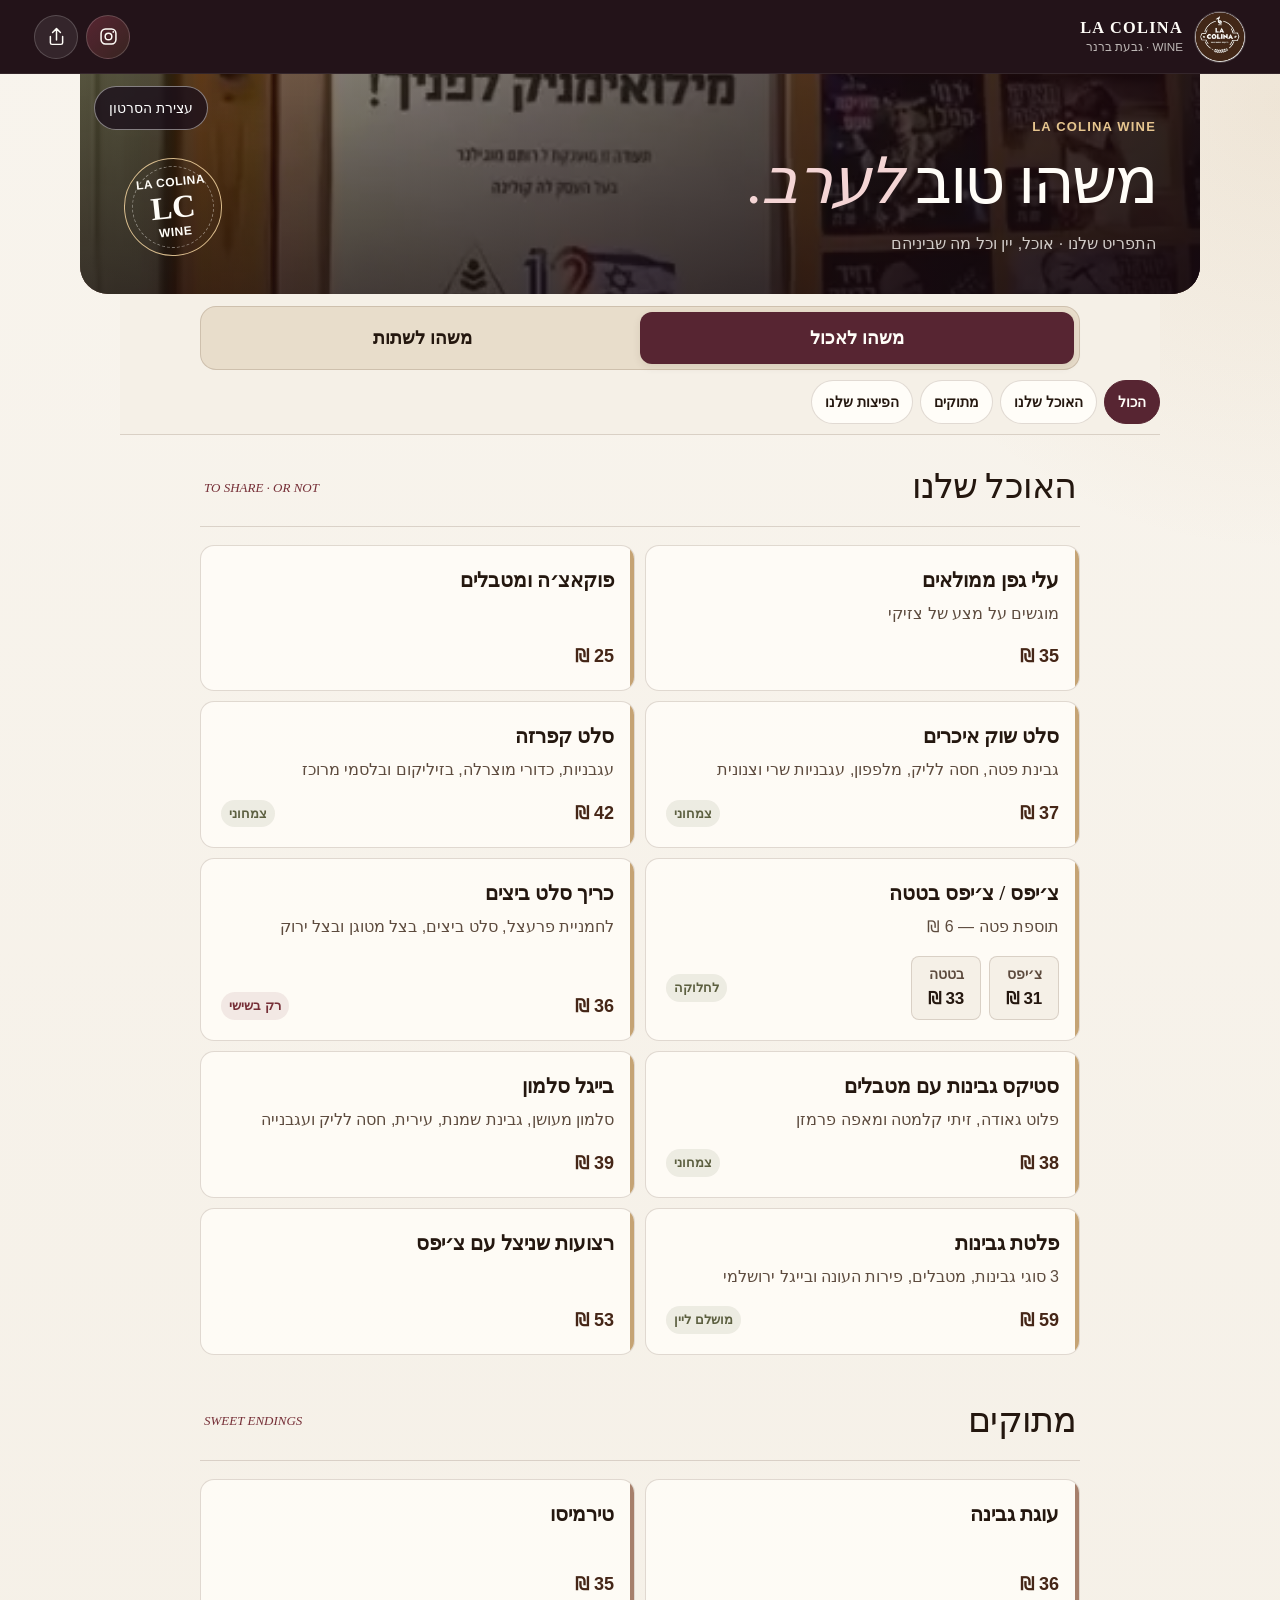
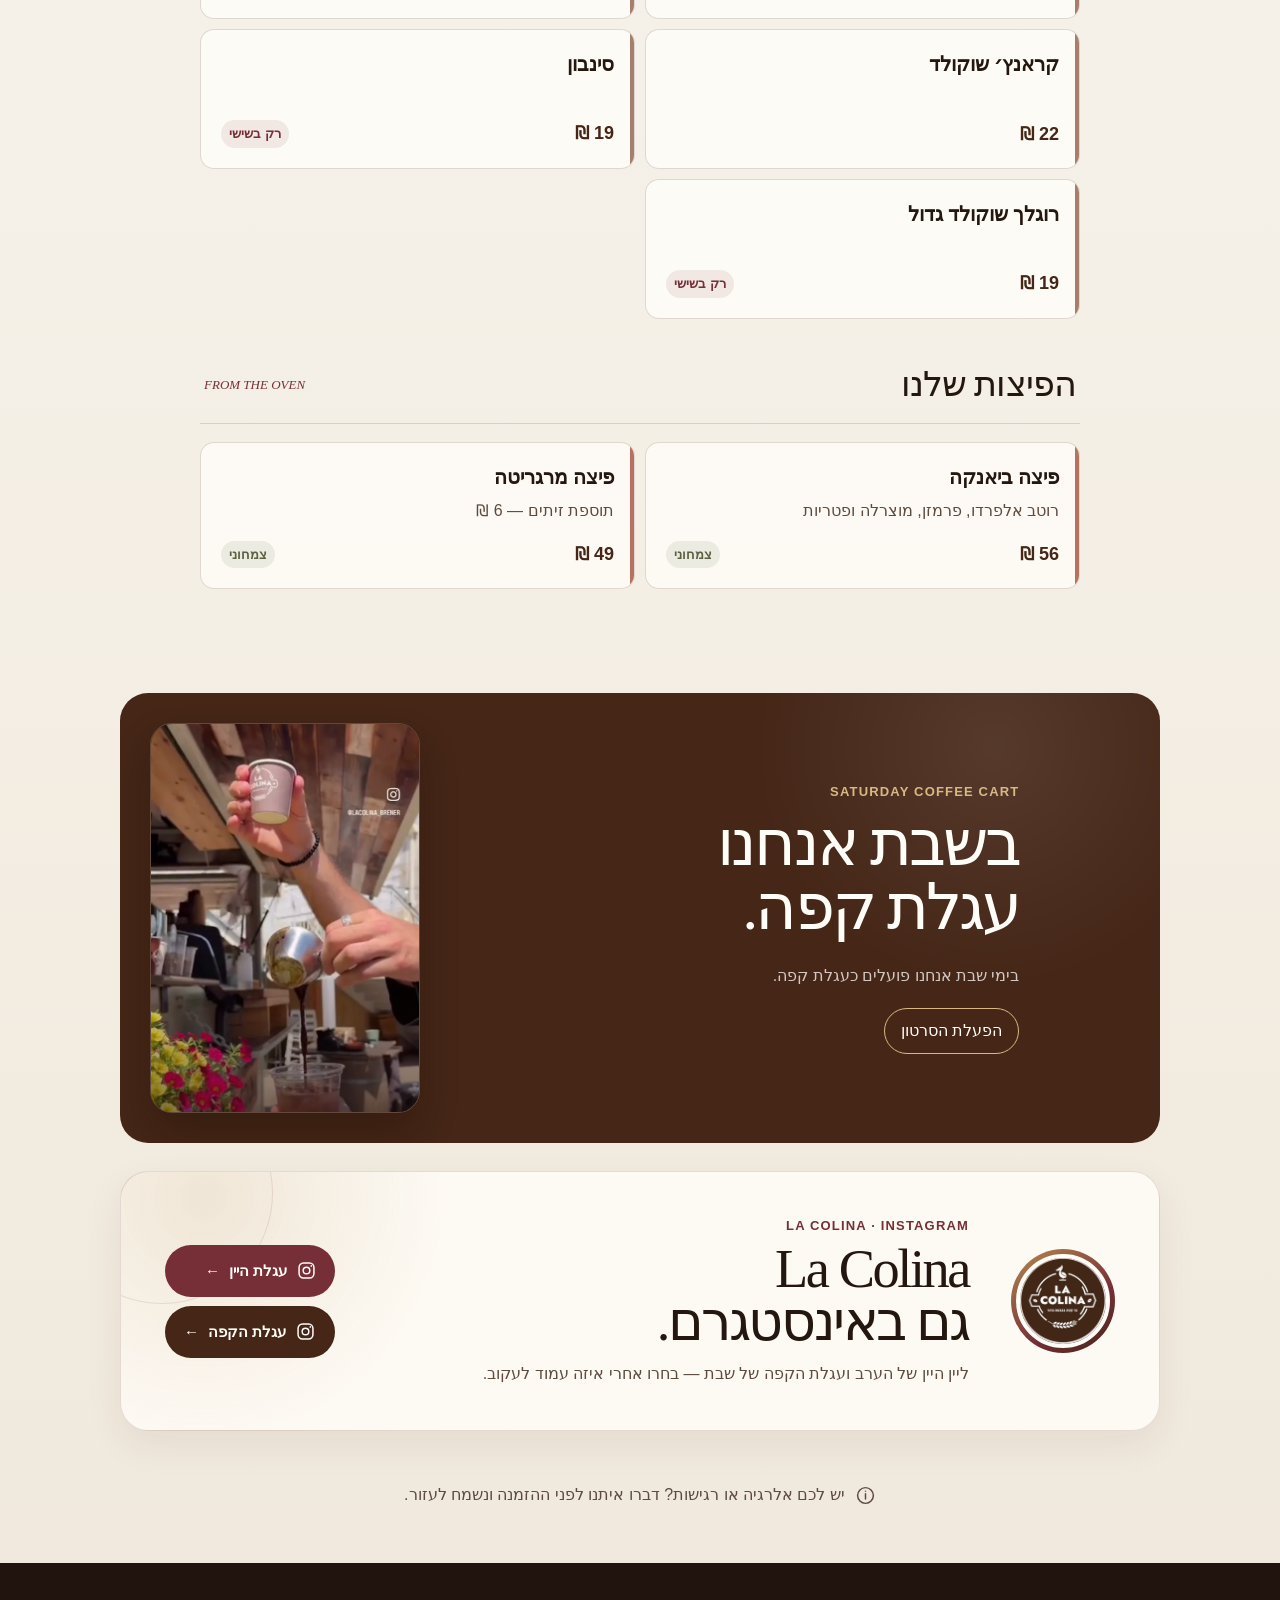
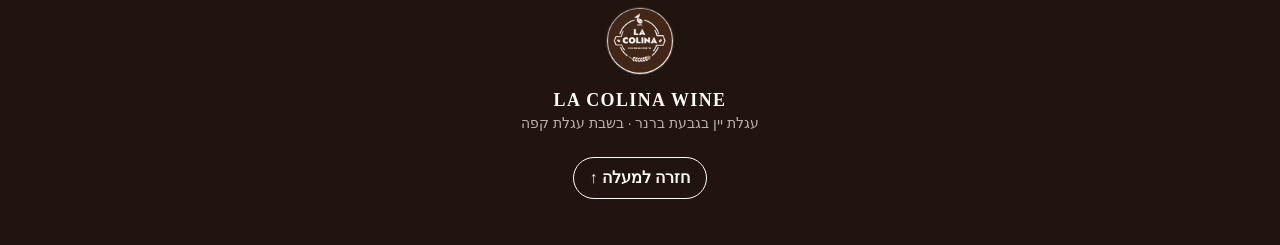
==== index.html @ 7411e60c "Publish La Colina menu with updated drinks and evening video" ====
<!doctype html>
<html lang="he" dir="rtl">
  <head>
    <meta charset="UTF-8" />
    <meta name="viewport" content="width=device-width, initial-scale=1, viewport-fit=cover" />
    <meta name="theme-color" content="#28180f" />
    <meta
      name="description"
      content="התפריט של La Colina — אוכל, יין, בירה, קוקטיילים ומתוקים בגבעת ברנר."
    />
    <title>La Colina | התפריט שלנו</title>
    <link
      rel="icon"
      type="image/svg+xml"
      href="data:image/svg+xml,%3Csvg xmlns='http://www.w3.org/2000/svg' viewBox='0 0 64 64'%3E%3Ccircle cx='32' cy='32' r='30' fill='%23452617'/%3E%3Ctext x='32' y='39' font-family='Georgia,serif' font-weight='700' font-size='23' text-anchor='middle' fill='%23fffaf1'%3ELC%3C/text%3E%3C/svg%3E"
    />
    <link rel="preload" href="la-colina-logo.webp" as="image" type="image/webp" />
    <link rel="stylesheet" href="styles.css" />
    <script src="app.js" defer></script>
  </head>
  <body>
    <a class="skip-link" href="#menuContent">דילוג לתפריט</a>
    <header class="site-header" aria-label="כותרת האתר">
      <a class="brand" href="#top" aria-label="La Colina — חזרה לראש התפריט">
        <img src="la-colina-logo.webp" alt="La Colina" width="52" height="52" />
        <span>
          <strong>LA COLINA</strong>
          <small>WINE · גבעת ברנר</small>
        </span>
      </a>
      <div class="header-actions">
        <a
          class="icon-button instagram-button"
          href="https://www.instagram.com/lacolina_wine?stkn=MW9tMjI0Mm9nMmh5cQ=="
          target="_blank"
          rel="noopener noreferrer"
          aria-label="La Colina Wine באינסטגרם"
        >
          <svg viewBox="0 0 24 24" aria-hidden="true">
            <rect x="3.5" y="3.5" width="17" height="17" rx="5" />
            <circle cx="12" cy="12" r="3.8" />
            <circle class="instagram-dot" cx="17.5" cy="6.8" r="1" />
          </svg>
        </a>
        <button class="icon-button" id="shareButton" type="button" aria-label="שיתוף התפריט">
          <svg viewBox="0 0 24 24" aria-hidden="true">
            <path d="M12 16V3m0 0L7.5 7.5M12 3l4.5 4.5M5 12v7a2 2 0 0 0 2 2h10a2 2 0 0 0 2-2v-7" />
          </svg>
        </button>
      </div>
    </header>

    <main id="top">
      <section class="hero" aria-labelledby="pageTitle">
        <video id="wineVideo" class="hero-video" muted loop playsinline preload="metadata" poster="la-colina-wine-evening.webp" aria-label="אווירת הערב בלה קולינה">
          <source src="la-colina-wine-evening.mp4" type="video/mp4">
        </video>
        <button id="wineVideoToggle" class="wine-video-toggle" type="button" aria-label="הפעלת סרטון האווירה" aria-pressed="false">הפעלת הסרטון</button>
        <span class="hero-vignette" aria-hidden="true"></span>
        <div class="hero-copy">
          <p class="eyebrow">LA COLINA WINE</p>
          <h1 id="pageTitle">משהו טוב <em>לערב.</em></h1>
          <p class="hero-note">התפריט שלנו · אוכל, יין וכל מה שביניהם</p>
        </div>
        <div class="hero-seal" aria-hidden="true">
          <span>LA COLINA</span>
          <strong>LC</strong>
          <span>WINE</span>
        </div>
      </section>

      <section class="menu-shell" aria-label="התפריט">
        <div class="menu-navigation">
        <div class="view-switcher" role="tablist" aria-label="בחירת תפריט">
          <button class="view-tab is-active" id="foodTab" type="button" role="tab" aria-controls="menuContent" aria-selected="true" data-view="food">
            <strong>משהו לאכול</strong>
          </button>
          <button class="view-tab" id="wineTab" type="button" role="tab" aria-controls="menuContent" aria-selected="false" tabindex="-1" data-view="wine">
            <strong>משהו לשתות</strong>
          </button>
        </div>

        <nav class="category-rail" id="categoryRail" aria-label="קטגוריות בתפריט"></nav>
        </div>

        <div id="menuContent" role="tabpanel" aria-labelledby="foodTab" tabindex="0"></div>
      </section>

      <section class="coffee-note" aria-label="עגלת הקפה בשבת">
        <div class="coffee-media" aria-hidden="true">
          <video
            class="coffee-video js-ambient-video"
            muted
            loop
            playsinline
            preload="none"
            poster="la-colina-coffee-poster.webp"
          >
            <source src="la-colina-coffee.mp4" type="video/mp4" />
          </video>
        </div>
        <div class="coffee-content">
          <p class="eyebrow">SATURDAY COFFEE CART</p>
          <h2>בשבת אנחנו<br />עגלת קפה.</h2>
          <p class="coffee-description">בימי שבת אנחנו פועלים כעגלת קפה.</p>
          <button id="motionToggle" class="motion-toggle" type="button" aria-pressed="false">הפעלת הסרטון</button>
        </div>
      </section>

      <section class="instagram-card" aria-labelledby="instagramTitle">
        <div class="instagram-profile" aria-hidden="true">
          <span class="instagram-ring">
            <img src="la-colina-logo.webp" alt="" width="88" height="88" />
          </span>
        </div>
        <div class="instagram-copy">
          <p class="eyebrow">LA COLINA · INSTAGRAM</p>
          <h2 id="instagramTitle">La Colina<br />גם באינסטגרם.</h2>
          <p>ליין היין של הערב ועגלת הקפה של שבת — בחרו אחרי איזה עמוד לעקוב.</p>
        </div>
        <div class="instagram-actions">
          <a
            class="instagram-cta"
            href="https://www.instagram.com/lacolina_wine?stkn=MW9tMjI0Mm9nMmh5cQ=="
            target="_blank"
            rel="noopener noreferrer"
            aria-label="האינסטגרם של עגלת היין"
          >
            <svg viewBox="0 0 24 24" aria-hidden="true">
              <rect x="3.5" y="3.5" width="17" height="17" rx="5" />
              <circle cx="12" cy="12" r="3.8" />
              <circle class="instagram-dot" cx="17.5" cy="6.8" r="1" />
            </svg>
            <span>עגלת היין</span>
            <span aria-hidden="true">←</span>
          </a>
          <a
            class="instagram-cta is-coffee"
            href="https://www.instagram.com/lacolina_brener?stkn=d3VseW1iYm91b29j"
            target="_blank"
            rel="noopener noreferrer"
            aria-label="האינסטגרם של עגלת הקפה"
          >
            <svg viewBox="0 0 24 24" aria-hidden="true">
              <rect x="3.5" y="3.5" width="17" height="17" rx="5" />
              <circle cx="12" cy="12" r="3.8" />
              <circle class="instagram-dot" cx="17.5" cy="6.8" r="1" />
            </svg>
            <span>עגלת הקפה</span>
            <span aria-hidden="true">←</span>
          </a>
        </div>
      </section>

      <section class="service-note" aria-label="מידע חשוב">
        <svg viewBox="0 0 24 24" aria-hidden="true">
          <path d="M12 3a9 9 0 1 0 0 18 9 9 0 0 0 0-18Z" />
          <path d="M12 10v6m0-9h.01" />
        </svg>
        <p>יש לכם אלרגיה או רגישות? דברו איתנו לפני ההזמנה ונשמח לעזור.</p>
      </section>
    </main>

    <footer>
      <img src="la-colina-logo.webp" alt="" width="68" height="68" />
      <p><strong>LA COLINA WINE</strong><br />עגלת יין בגבעת ברנר · בשבת עגלת קפה</p>
      <button class="back-to-top" id="backToTop" type="button">חזרה למעלה ↑</button>
    </footer>

    <div class="toast" id="toast" role="status" aria-live="polite"></div>
  </body>
</html>
---- styles.css ----
:root {
  --header-height: 74px;
  --nav-height: 138px;
  --ink: #24170f;
  --ink-soft: #5d4b3e;
  --paper: #f5f0e7;
  --paper-deep: #e8ddcb;
  --white: #fffdf8;
  --espresso: #452617;
  --wine: #762f37;
  --olive: #5d6041;
  --gold: #b58b50;
  --line: rgba(69, 38, 23, 0.16);
  --shadow: 0 18px 44px rgba(64, 37, 24, 0.11);
  --serif: Georgia, "Times New Roman", serif;
  --sans: -apple-system, BlinkMacSystemFont, "Segoe UI", Arial, sans-serif;
}

/* Evening menu: compact introduction, readable prices and continuous browsing. */
.skip-link { position: fixed; top: -100px; right: 16px; z-index: 100; padding: 12px 20px; background: #fffdf8; color: #452617; border-radius: 10px; }
.skip-link:focus { top: 12px; }
:focus-visible { outline: 3px solid #ae7640; outline-offset: 4px; }

* {
  box-sizing: border-box;
}

html {
  scroll-behavior: smooth;
  scroll-padding-top: 9rem;
}

body {
  margin: 0;
  color: var(--ink);
  background:
    radial-gradient(circle at 100% 3%, rgba(181, 139, 80, 0.14), transparent 28rem),
    linear-gradient(180deg, #f8f4ed 0%, var(--paper) 55%, #efe7da 100%);
  font-family: var(--sans);
  font-size: 16px;
  line-height: 1.5;
  -webkit-font-smoothing: antialiased;
}

button,
input {
  font: inherit;
}

button {
  color: inherit;
}

button,
a {
  -webkit-tap-highlight-color: transparent;
}

.site-header {
  position: sticky;
  z-index: 50;
  top: 0;
  display: flex;
  align-items: center;
  justify-content: space-between;
  min-height: 74px;
  padding: calc(10px + env(safe-area-inset-top)) clamp(16px, 4vw, 34px) 10px;
  border-bottom: 1px solid rgba(255, 255, 255, 0.08);
  background: rgba(40, 24, 15, 0.96);
  color: var(--white);
  backdrop-filter: blur(18px);
}

.brand {
  display: flex;
  align-items: center;
  gap: 11px;
  color: inherit;
  text-decoration: none;
}

.brand img,
footer img {
  display: block;
  border: 1px solid rgba(255, 255, 255, 0.16);
  border-radius: 50%;
  object-fit: cover;
}

.brand span {
  display: grid;
  line-height: 1.05;
}

.brand strong {
  font-family: var(--serif);
  font-size: 1.02rem;
  letter-spacing: 0.08em;
}

.brand small {
  margin-top: 5px;
  color: rgba(255, 253, 248, 0.7);
  font-size: 0.73rem;
}

.header-actions {
  display: flex;
  align-items: center;
  gap: 8px;
}

.icon-button {
  display: grid;
  width: 44px;
  height: 44px;
  place-items: center;
  padding: 0;
  border: 1px solid rgba(255, 255, 255, 0.18);
  border-radius: 50%;
  background: rgba(255, 255, 255, 0.08);
  cursor: pointer;
  color: inherit;
  text-decoration: none;
}

.icon-button svg,
.service-note svg,
.instagram-cta svg {
  width: 21px;
  fill: none;
  stroke: currentColor;
  stroke-linecap: round;
  stroke-linejoin: round;
  stroke-width: 1.7;
}

.instagram-button {
  background: linear-gradient(135deg, rgba(222, 83, 115, 0.28), rgba(181, 139, 80, 0.15));
}

.instagram-dot {
  fill: currentColor;
  stroke: none;
}

main {
  overflow: clip;
}

.hero {
  position: relative;
  display: grid;
  min-height: clamp(350px, 48vw, 520px);
  max-width: 1120px;
  margin: 0 auto 30px;
  padding: clamp(42px, 9vw, 96px) clamp(20px, 6vw, 70px) 46px;
  overflow: hidden;
  border-radius: 0 0 34px 34px;
  background: var(--espresso);
  color: var(--white);
  grid-template-columns: minmax(0, 1fr) auto;
  align-items: end;
  gap: 22px;
}

.hero-video,
.hero-vignette {
  position: absolute;
  inset: 0;
  width: 100%;
  height: 100%;
}

.hero-video {
  object-fit: cover;
  object-position: center;
  pointer-events: none;
}

.hero-vignette {
  z-index: 1;
  background:
    linear-gradient(90deg, rgba(26, 14, 8, 0.25), rgba(26, 14, 8, 0.76) 72%),
    linear-gradient(0deg, rgba(26, 14, 8, 0.46), rgba(26, 14, 8, 0.08) 70%);
  pointer-events: none;
}

.hero::before {
  position: absolute;
  z-index: 2;
  top: 20%;
  right: 11%;
  width: 12rem;
  height: 12rem;
  border: 1px solid rgba(255, 253, 248, 0.23);
  border-radius: 50%;
  content: "";
}

.hero-copy,
.hero-seal {
  position: relative;
  z-index: 3;
}

.hero .eyebrow {
  color: #e6c58f;
}

.eyebrow {
  margin: 0 0 10px;
  color: var(--wine);
  font-size: 0.73rem;
  font-weight: 800;
  letter-spacing: 0.16em;
}

.hero h1 {
  max-width: 11ch;
  margin: 0;
  font-family: var(--serif);
  font-size: clamp(3rem, 10vw, 5.7rem);
  font-weight: 500;
  letter-spacing: -0.055em;
  line-height: 0.92;
}

.hero h1 em {
  color: #f4d5d5;
  font-weight: 400;
}

.hero-note {
  max-width: 31rem;
  margin: 20px 0 0;
  color: rgba(255, 253, 248, 0.78);
  font-size: clamp(0.96rem, 2.4vw, 1.08rem);
}

.hero-seal {
  display: grid;
  width: 122px;
  height: 122px;
  place-items: center;
  align-content: center;
  border: 1px solid rgba(238, 208, 157, 0.88);
  border-radius: 50%;
  color: var(--white);
  transform: rotate(-6deg);
}

.hero-seal::after {
  position: absolute;
  inset: 7px;
  border: 1px dashed rgba(255, 253, 248, 0.42);
  border-radius: inherit;
  content: "";
}

.hero-seal strong {
  font-family: var(--serif);
  font-size: 2.15rem;
  line-height: 1;
}

.hero-seal span {
  font-size: 0.52rem;
  font-weight: 800;
  letter-spacing: 0.16em;
}

.menu-shell {
  position: relative;
  max-width: 1120px;
  min-height: 500px;
  margin: 0 auto;
  padding: 0 clamp(14px, 4vw, 40px) 64px;
}

.view-switcher {
  display: grid;
  max-width: 620px;
  margin: 0 auto 16px;
  padding: 5px;
  border: 1px solid var(--line);
  border-radius: 22px;
  background: rgba(255, 253, 248, 0.62);
  box-shadow: 0 10px 32px rgba(64, 37, 24, 0.06);
  grid-template-columns: 1fr 1fr;
}

.view-tab {
  min-height: 66px;
  padding: 10px 12px;
  border: 0;
  border-radius: 17px;
  background: transparent;
  cursor: pointer;
  transition: 180ms ease;
}

.view-tab span,
.view-tab strong {
  display: block;
}

.tab-kicker {
  margin-bottom: 2px;
  color: var(--ink-soft);
  font-size: 0.7rem;
}

.view-tab strong {
  font-family: var(--serif);
  font-size: 1.12rem;
}

.view-tab.is-active {
  background: var(--espresso);
  color: var(--white);
  box-shadow: 0 8px 20px rgba(69, 38, 23, 0.22);
}

.view-tab.is-active .tab-kicker {
  color: rgba(255, 253, 248, 0.65);
}

.category-rail {
  position: sticky;
  z-index: 30;
  top: calc(73px + env(safe-area-inset-top));
  display: flex;
  gap: 8px;
  max-width: 100%;
  margin: 18px auto 32px;
  padding: 10px 4px;
  overflow-x: auto;
  background: linear-gradient(180deg, rgba(245, 240, 231, 0.98) 72%, rgba(245, 240, 231, 0));
  scrollbar-width: none;
}

.category-rail::-webkit-scrollbar {
  display: none;
}

.category-chip {
  flex: 0 0 auto;
  min-height: 40px;
  padding: 8px 15px;
  border: 1px solid var(--line);
  border-radius: 999px;
  background: var(--white);
  cursor: pointer;
  font-size: 0.9rem;
  font-weight: 700;
  white-space: nowrap;
}

.category-chip.is-active {
  border-color: var(--espresso);
  background: var(--espresso);
  color: var(--white);
}

.menu-section {
  max-width: 880px;
  margin: 0 auto 52px;
  scroll-margin-top: 9.5rem;
}

.section-heading {
  display: flex;
  align-items: end;
  justify-content: space-between;
  gap: 18px;
  margin-bottom: 18px;
  padding: 0 4px 12px;
  border-bottom: 1px solid var(--line);
}

.section-heading span {
  color: var(--wine);
  font-family: var(--serif);
  font-size: 0.82rem;
  font-style: italic;
}

.section-heading h2 {
  margin: 0;
  font-family: var(--serif);
  font-size: clamp(1.8rem, 6vw, 2.65rem);
  font-weight: 500;
  letter-spacing: -0.04em;
}

.menu-grid {
  display: grid;
  gap: 10px;
  grid-template-columns: repeat(2, minmax(0, 1fr));
}

.menu-card {
  position: relative;
  display: grid;
  min-height: 148px;
  padding: 20px;
  overflow: hidden;
  border: 1px solid var(--line);
  border-radius: 20px;
  background: rgba(255, 253, 248, 0.82);
  box-shadow: 0 8px 26px rgba(64, 37, 24, 0.045);
  align-content: space-between;
  transition: transform 180ms ease, box-shadow 180ms ease, border-color 180ms ease;
}

.menu-card::before {
  position: absolute;
  top: 0;
  right: 0;
  width: 4px;
  height: 100%;
  background: var(--card-accent, var(--gold));
  content: "";
  opacity: 0.78;
}

.menu-card:hover {
  border-color: rgba(69, 38, 23, 0.26);
  box-shadow: var(--shadow);
  transform: translateY(-2px);
}

.menu-card h3 {
  margin: 0;
  font-family: var(--serif);
  font-size: 1.24rem;
  font-weight: 700;
  line-height: 1.25;
}

.menu-card .description {
  margin: 7px 0 16px;
  color: var(--ink-soft);
  font-size: 0.9rem;
  line-height: 1.58;
}

.card-bottom {
  display: flex;
  align-items: end;
  justify-content: space-between;
  gap: 12px;
}

.price {
  color: var(--espresso);
  font-family: var(--serif);
  font-size: 1.2rem;
  font-weight: 700;
  white-space: nowrap;
}

.price small {
  margin-inline-start: 2px;
  font-family: var(--sans);
  font-size: 0.68rem;
  font-weight: 600;
}

.badges {
  display: flex;
  flex-wrap: wrap;
  gap: 5px;
}

.badge {
  padding: 4px 8px;
  border-radius: 999px;
  background: rgba(93, 96, 65, 0.1);
  color: var(--olive);
  font-size: 0.67rem;
  font-weight: 800;
}

.badge.special {
  background: rgba(118, 47, 55, 0.09);
  color: var(--wine);
}

.multi-price {
  display: flex;
  align-items: center;
  gap: 8px;
  direction: rtl;
}

.price-option {
  display: grid;
  min-width: 50px;
  padding: 7px 9px;
  border: 1px solid var(--line);
  border-radius: 12px;
  background: rgba(245, 240, 231, 0.56);
  text-align: center;
}

.price-option small {
  margin-bottom: 1px;
  color: var(--ink-soft);
  font-size: 0.6rem;
  font-weight: 700;
}

.price-option strong {
  font-family: var(--serif);
  font-size: 1.05rem;
}

.promo-card {
  grid-column: 1 / -1;
  display: flex;
  align-items: center;
  justify-content: space-between;
  gap: 18px;
  min-height: auto;
  padding: 20px 22px;
  border: 1px solid rgba(118, 47, 55, 0.2);
  border-radius: 20px;
  background: var(--wine);
  color: var(--white);
}

.promo-card p {
  margin: 4px 0 0;
  color: rgba(255, 253, 248, 0.72);
  font-size: 0.88rem;
}

.promo-card strong {
  font-family: var(--serif);
  font-size: 1.28rem;
}

.promo-price {
  flex: 0 0 auto;
  font-family: var(--serif);
  font-size: 1.8rem;
  font-weight: 700;
}

.back-to-top {
  min-height: 42px;
  padding: 8px 16px;
  border: 1px solid currentColor;
  border-radius: 999px;
  background: transparent;
  cursor: pointer;
  font-weight: 700;
}

.coffee-note {
  display: grid;
  max-width: 1040px;
  margin: 0 auto 28px;
  padding: clamp(18px, 3vw, 30px);
  overflow: hidden;
  border-radius: 28px;
  background:
    radial-gradient(circle at 84% 12%, rgba(255, 255, 255, 0.09), transparent 15rem),
    var(--espresso);
  color: var(--white);
  direction: ltr;
  grid-template-columns: minmax(190px, 0.52fr) minmax(0, 1fr);
  align-items: center;
  gap: clamp(26px, 5vw, 58px);
}

.coffee-media {
  position: relative;
  width: 100%;
  max-width: 270px;
  aspect-ratio: 9 / 13;
  overflow: hidden;
  border: 1px solid rgba(255, 253, 248, 0.16);
  border-radius: 22px;
  box-shadow: 0 20px 36px rgba(20, 10, 5, 0.28);
}

.coffee-video {
  display: block;
  width: 100%;
  height: 100%;
  object-fit: cover;
}

.coffee-media::after {
  position: absolute;
  inset: 0;
  background: linear-gradient(0deg, rgba(24, 12, 7, 0.5), transparent 42%);
  content: "";
  pointer-events: none;
}

.video-label {
  position: absolute;
  z-index: 1;
  right: 14px;
  bottom: 13px;
  display: flex;
  padding: 7px 10px;
  border: 1px solid rgba(255, 255, 255, 0.22);
  border-radius: 999px;
  background: rgba(30, 15, 8, 0.5);
  align-items: center;
  gap: 7px;
  font-size: 0.72rem;
  font-weight: 800;
  direction: rtl;
  backdrop-filter: blur(10px);
}

.video-label i {
  width: 7px;
  height: 7px;
  border-radius: 50%;
  background: #e0bd83;
  box-shadow: 0 0 0 4px rgba(224, 189, 131, 0.16);
}

.coffee-content {
  max-width: 31rem;
  direction: rtl;
}

.coffee-note .eyebrow {
  color: #d8b985;
}

.coffee-note h2 {
  margin: 0;
  font-family: var(--serif);
  font-size: clamp(2rem, 7vw, 4rem);
  font-weight: 500;
  letter-spacing: -0.045em;
  line-height: 1;
}

.coffee-description {
  max-width: 28rem;
  margin: 22px 0 0;
  color: rgba(255, 253, 248, 0.76);
  font-size: 1rem;
  line-height: 1.75;
}

.instagram-card {
  position: relative;
  display: grid;
  max-width: 1040px;
  margin: 0 auto 28px;
  padding: clamp(26px, 5vw, 44px);
  overflow: hidden;
  border: 1px solid rgba(118, 47, 55, 0.16);
  border-radius: 28px;
  background:
    radial-gradient(circle at 8% 10%, rgba(181, 139, 80, 0.18), transparent 15rem),
    rgba(255, 253, 248, 0.82);
  box-shadow: 0 14px 38px rgba(64, 37, 24, 0.07);
  grid-template-columns: auto minmax(0, 1fr) auto;
  align-items: center;
  gap: clamp(22px, 4vw, 42px);
}

.instagram-card::after {
  position: absolute;
  top: -90px;
  left: -70px;
  width: 220px;
  height: 220px;
  border: 1px solid rgba(118, 47, 55, 0.12);
  border-radius: 50%;
  content: "";
}

.instagram-profile {
  position: relative;
  z-index: 1;
}

.instagram-ring {
  display: grid;
  width: 104px;
  height: 104px;
  place-items: center;
  padding: 5px;
  border-radius: 50%;
  background: linear-gradient(145deg, #b58b50, #762f37 62%, #452617);
}

.instagram-ring img {
  display: block;
  width: 100%;
  height: 100%;
  border: 4px solid var(--white);
  border-radius: 50%;
  object-fit: cover;
}

.instagram-copy {
  position: relative;
  z-index: 1;
}

.instagram-copy .eyebrow {
  margin-bottom: 7px;
}

.instagram-copy h2 {
  margin: 0;
  font-family: var(--serif);
  font-size: clamp(2rem, 5vw, 3.4rem);
  font-weight: 500;
  letter-spacing: -0.045em;
  line-height: 0.98;
}

.instagram-copy > p:last-child {
  max-width: 31rem;
  margin: 13px 0 0;
  color: var(--ink-soft);
}

.instagram-cta {
  position: relative;
  z-index: 1;
  display: flex;
  min-height: 52px;
  padding: 10px 18px;
  border-radius: 999px;
  background: var(--wine);
  color: var(--white);
  align-items: center;
  gap: 9px;
  font-weight: 800;
  text-decoration: none;
  white-space: nowrap;
  transition: transform 180ms ease, box-shadow 180ms ease;
}

.instagram-actions {
  position: relative;
  z-index: 1;
  display: grid;
  gap: 9px;
}

.instagram-cta.is-coffee {
  border: 1px solid rgba(69, 38, 23, 0.18);
  background: var(--espresso);
}

.instagram-cta:hover {
  box-shadow: 0 10px 24px rgba(118, 47, 55, 0.22);
  transform: translateY(-2px);
}

.instagram-cta svg {
  width: 21px;
  flex: 0 0 auto;
}

.service-note {
  display: flex;
  max-width: 760px;
  margin: 0 auto;
  padding: 24px clamp(20px, 4vw, 36px) 56px;
  color: var(--ink-soft);
  align-items: flex-start;
  justify-content: center;
  gap: 10px;
  text-align: center;
}

.service-note svg {
  flex: 0 0 auto;
  margin-top: 2px;
}

.service-note p {
  margin: 0;
}

footer {
  display: grid;
  min-height: 230px;
  padding: 44px 22px calc(46px + env(safe-area-inset-bottom));
  background: #21140e;
  color: var(--white);
  place-items: center;
  text-align: center;
}

footer p {
  margin: 12px 0 22px;
  color: rgba(255, 253, 248, 0.68);
  font-size: 0.86rem;
}

footer p strong {
  color: var(--white);
  font-family: var(--serif);
  font-size: 1.12rem;
  letter-spacing: 0.08em;
}

.back-to-top {
  color: var(--white);
}

.toast {
  position: fixed;
  z-index: 80;
  right: 50%;
  bottom: calc(22px + env(safe-area-inset-bottom));
  max-width: calc(100vw - 32px);
  padding: 11px 17px;
  border-radius: 999px;
  background: #1f1712;
  color: var(--white);
  box-shadow: 0 12px 32px rgba(0, 0, 0, 0.22);
  opacity: 0;
  pointer-events: none;
  transform: translate(50%, 14px);
  transition: 220ms ease;
  white-space: nowrap;
}

.toast.is-visible {
  opacity: 1;
  transform: translate(50%, 0);
}

@media (max-width: 700px) {
  .site-header {
    min-height: 70px;
  }

  .brand img {
    width: 46px;
    height: 46px;
  }

  .hero {
    min-height: 340px;
    margin-inline: 12px;
    padding-top: 48px;
    border-radius: 0 0 27px 27px;
    grid-template-columns: minmax(0, 1fr) 82px;
    align-items: center;
  }

  .hero-vignette {
    background:
      linear-gradient(90deg, rgba(26, 14, 8, 0.22), rgba(26, 14, 8, 0.79) 78%),
      linear-gradient(0deg, rgba(26, 14, 8, 0.52), rgba(26, 14, 8, 0.08) 68%);
  }

  .hero::before {
    right: auto;
    left: -4rem;
    width: 11rem;
    height: 11rem;
  }

  .hero-seal {
    width: 80px;
    height: 80px;
  }

  .hero-seal strong {
    font-size: 1.45rem;
  }

  .hero-seal span {
    font-size: 0.38rem;
  }

  .category-rail {
    top: calc(69px + env(safe-area-inset-top));
    margin-inline: -14px;
    padding-inline: 14px;
  }

  .menu-grid {
    grid-template-columns: minmax(0, 1fr);
  }

  .menu-card {
    min-height: 0;
    padding: 18px 17px;
  }

  .promo-card {
    grid-column: auto;
  }

  .coffee-note {
    margin-inline: 14px;
    padding: 16px;
    border-radius: 24px;
    grid-template-columns: minmax(112px, 0.38fr) minmax(0, 1fr);
    gap: 18px;
  }

  .coffee-media {
    max-width: 160px;
    aspect-ratio: 9 / 14;
    border-radius: 18px;
  }

  .coffee-note h2 {
    font-size: clamp(1.75rem, 7.4vw, 2.65rem);
  }

  .coffee-description {
    margin-top: 14px;
    font-size: 0.88rem;
    line-height: 1.55;
  }

  .video-label {
    right: 9px;
    bottom: 9px;
    padding: 6px 8px;
    font-size: 0.62rem;
  }

  .instagram-card {
    margin-inline: 14px;
    padding: 27px 22px;
    border-radius: 24px;
    grid-template-columns: auto minmax(0, 1fr);
    gap: 18px;
  }

  .instagram-ring {
    width: 82px;
    height: 82px;
  }

  .instagram-actions {
    grid-column: 1 / -1;
    grid-template-columns: repeat(2, minmax(0, 1fr));
  }

  .instagram-cta {
    justify-content: center;
  }
}

@media (max-width: 390px) {
  .brand small {
    display: none;
  }

  .header-actions {
    gap: 6px;
  }

  .icon-button {
    width: 42px;
    height: 42px;
  }

  .hero h1 {
    font-size: 2.8rem;
  }

  .coffee-note {
    grid-template-columns: 1fr;
  }

  .coffee-media {
    width: 100%;
    max-width: none;
    aspect-ratio: 16 / 10;
  }

  .coffee-video {
    object-position: center 38%;
  }

  .view-tab {
    padding-inline: 8px;
  }

  .view-tab strong {
    font-size: 1rem;
  }

  .multi-price {
    gap: 5px;
  }

  .instagram-actions {
    grid-template-columns: 1fr;
  }

  .price-option {
    min-width: 46px;
    padding-inline: 7px;
  }
}

/* Final responsive menu layout. */
html { scroll-padding-top: calc(var(--header-height) + var(--nav-height) + 16px); }
.site-header { background: #231319; }
.hero { min-height: 220px; padding: 38px 44px; margin-bottom: 0; border-radius: 0 0 28px 28px; background: radial-gradient(ellipse at 5% 100%, #66313c, transparent 70%), #231319; }
.hero-vignette { display: block; background: linear-gradient(270deg, rgba(20, 9, 14, .86), rgba(20, 9, 14, .28)), linear-gradient(0deg, rgba(20, 9, 14, .5), transparent); }
.hero-video { object-position: center 40%; }
.wine-video-toggle { position: absolute; z-index: 4; top: 12px; left: 14px; min-height: 44px; padding: 8px 14px; border: 1px solid #ffffff70; border-radius: 999px; background: #1b101bc9; color: white; font: inherit; font-size: .875rem; cursor: pointer; }
.hero::before { display: none; }
.hero h1 { max-width: none; font-size: clamp(2.4rem, 5vw, 4rem); line-height: 1.12; letter-spacing: -0.035em; }
.hero-note { margin-top: 14px; font-size: 1rem; }
.hero-seal { width: 98px; height: 98px; }
.hero-seal span { font-size: 0.75rem; letter-spacing: 0.04em; }
.hero-seal strong { font-size: 2rem; }
.eyebrow { font-size: 0.8125rem; letter-spacing: 0.09em; }
.menu-navigation { position: sticky; top: var(--header-height); z-index: 35; padding-top: 12px; background: #f5f0e7; border-bottom: 1px solid var(--line); margin-bottom: 26px; }
.view-switcher { max-width: 880px; margin-bottom: 0; background: #e8ddcb; border-radius: 16px; box-shadow: none; }
.view-tab { min-height: 52px; border-radius: 12px; }
.view-tab strong { font-size: 1.125rem; font-family: var(--sans); }
.view-tab.is-active { background: #572532; box-shadow: 0 3px 8px #45261718; }
.category-rail { position: static; padding: 10px 0; margin: 0; background: none; gap: 7px; }
.category-chip { min-height: 44px; font-size: 0.875rem; padding: 8px 13px; }
.category-chip.is-active { background: #572532; border-color: #572532; }
.menu-section { scroll-margin-top: 12px; margin-bottom: 40px; }
#menuContent { scroll-margin-top: 12px; }
.section-heading { align-items: center; flex-wrap: wrap; gap: 6px 16px; }
.section-heading h2 { font-size: clamp(1.65rem, 5vw, 2.2rem); letter-spacing: -0.025em; }
.section-heading span { font-size: 0.8125rem; }
.menu-card { min-height: 140px; border-radius: 14px; box-shadow: none; }
.menu-card h3 { font-size: 1.25rem; line-height: 1.4; }
.menu-card .description { font-size: 1rem; line-height: 1.65; }
.card-bottom { flex-wrap: wrap; align-items: center; }
.price, .price-option strong { font-family: var(--sans); font-variant-numeric: tabular-nums; }
.price { font-size: 1.125rem; }
.price small, .price-option small { font-size: 0.875rem; }
.price-option { min-width: 70px; background: #f5f0e7; border-radius: 8px; padding: 7px 10px; }
.price-option strong { font-size: 1.0625rem; }
.multi-price { flex-wrap: wrap; }
.badge { font-size: 0.8125rem; font-weight: 600; }
.promo-card { flex-wrap: wrap; border-radius: 14px; }
.promo-card p { font-size: 1rem; }
.coffee-description { font-size: 1rem; }
.motion-toggle { margin-top: 18px; padding: 10px 16px; min-height: 44px; border: 1px solid #d8b985; border-radius: 999px; background: transparent; color: #fffdf8; cursor: pointer; }
.instagram-cta { white-space: normal; font-size: 0.9375rem; }
.toast { white-space: normal; text-align: center; }
@media (hover: none) { .menu-card:hover { transform: none; box-shadow: none; } }
@media (max-width: 700px) {
  .hero { min-height: 185px; margin-inline: 0; padding: 26px 22px; grid-template-columns: 1fr; border-radius: 0 0 22px 22px; }
  .hero h1 { font-size: clamp(2.15rem, 8vw, 3rem); }
  .hero-seal { display: none; }
  .hero-note { font-size: 1rem; }
  .menu-navigation { margin-inline: -14px; padding-inline: 14px; }
  .category-rail { margin-inline: 0; padding-inline: 0; }
  .menu-card { padding: 18px; }
  .view-tab { padding-inline: 8px; }
  .view-tab strong { font-size: 1rem; }
  .coffee-note { grid-template-columns: 120px minmax(0, 1fr); }
  .coffee-media { max-width: 160px; aspect-ratio: 9 / 14; }
  .coffee-note h2 { font-size: 1.85rem; line-height: 1.2; }
  .instagram-card { grid-template-columns: minmax(0, 1fr); }
  .instagram-profile { display: none; }
}
@media (max-width: 390px) {
  .coffee-note { grid-template-columns: 1fr; }
  .coffee-media { max-width: none; aspect-ratio: 16 / 10; }
  .brand strong { font-size: 0.9rem; }
  .header-actions { gap: 4px; }
}
@media (prefers-reduced-motion: reduce) {
  html {
    scroll-behavior: auto;
  }

  *,
  *::before,
  *::after {
    transition-duration: 0.01ms !important;
  }

}
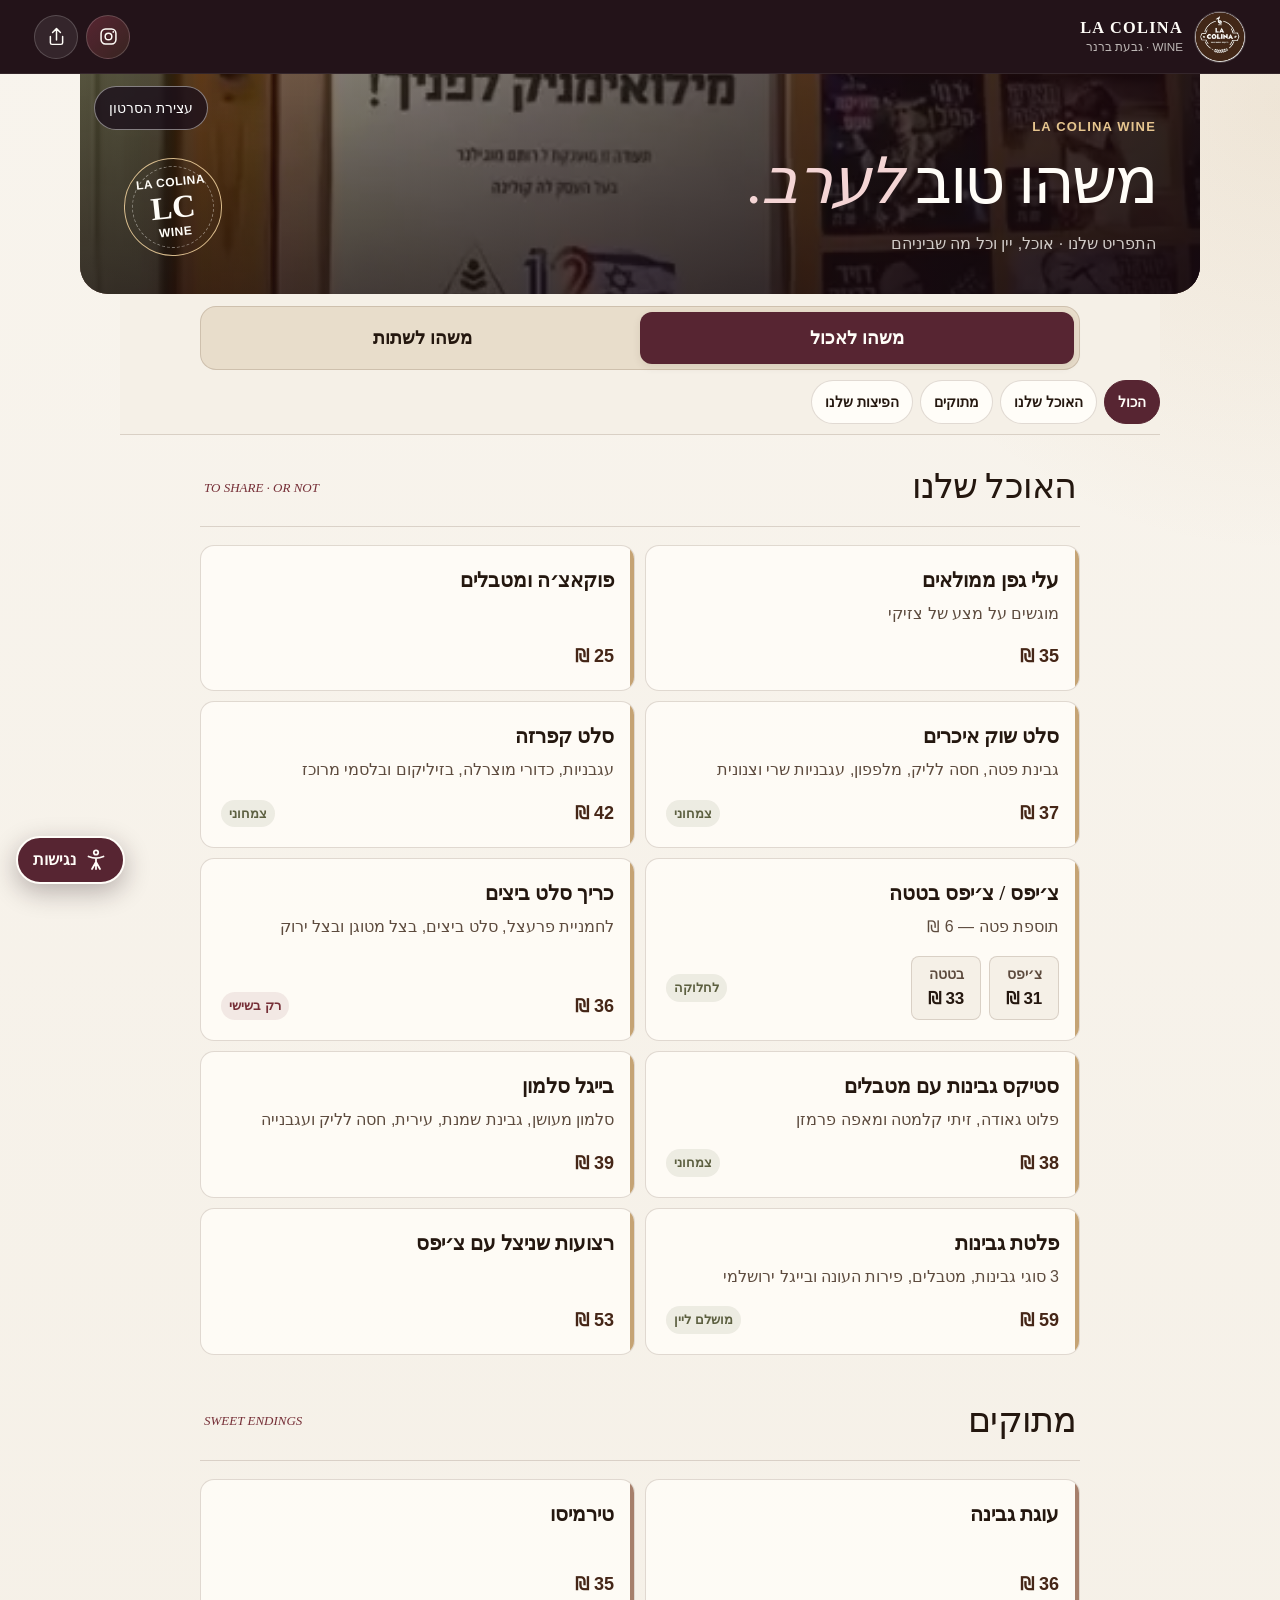
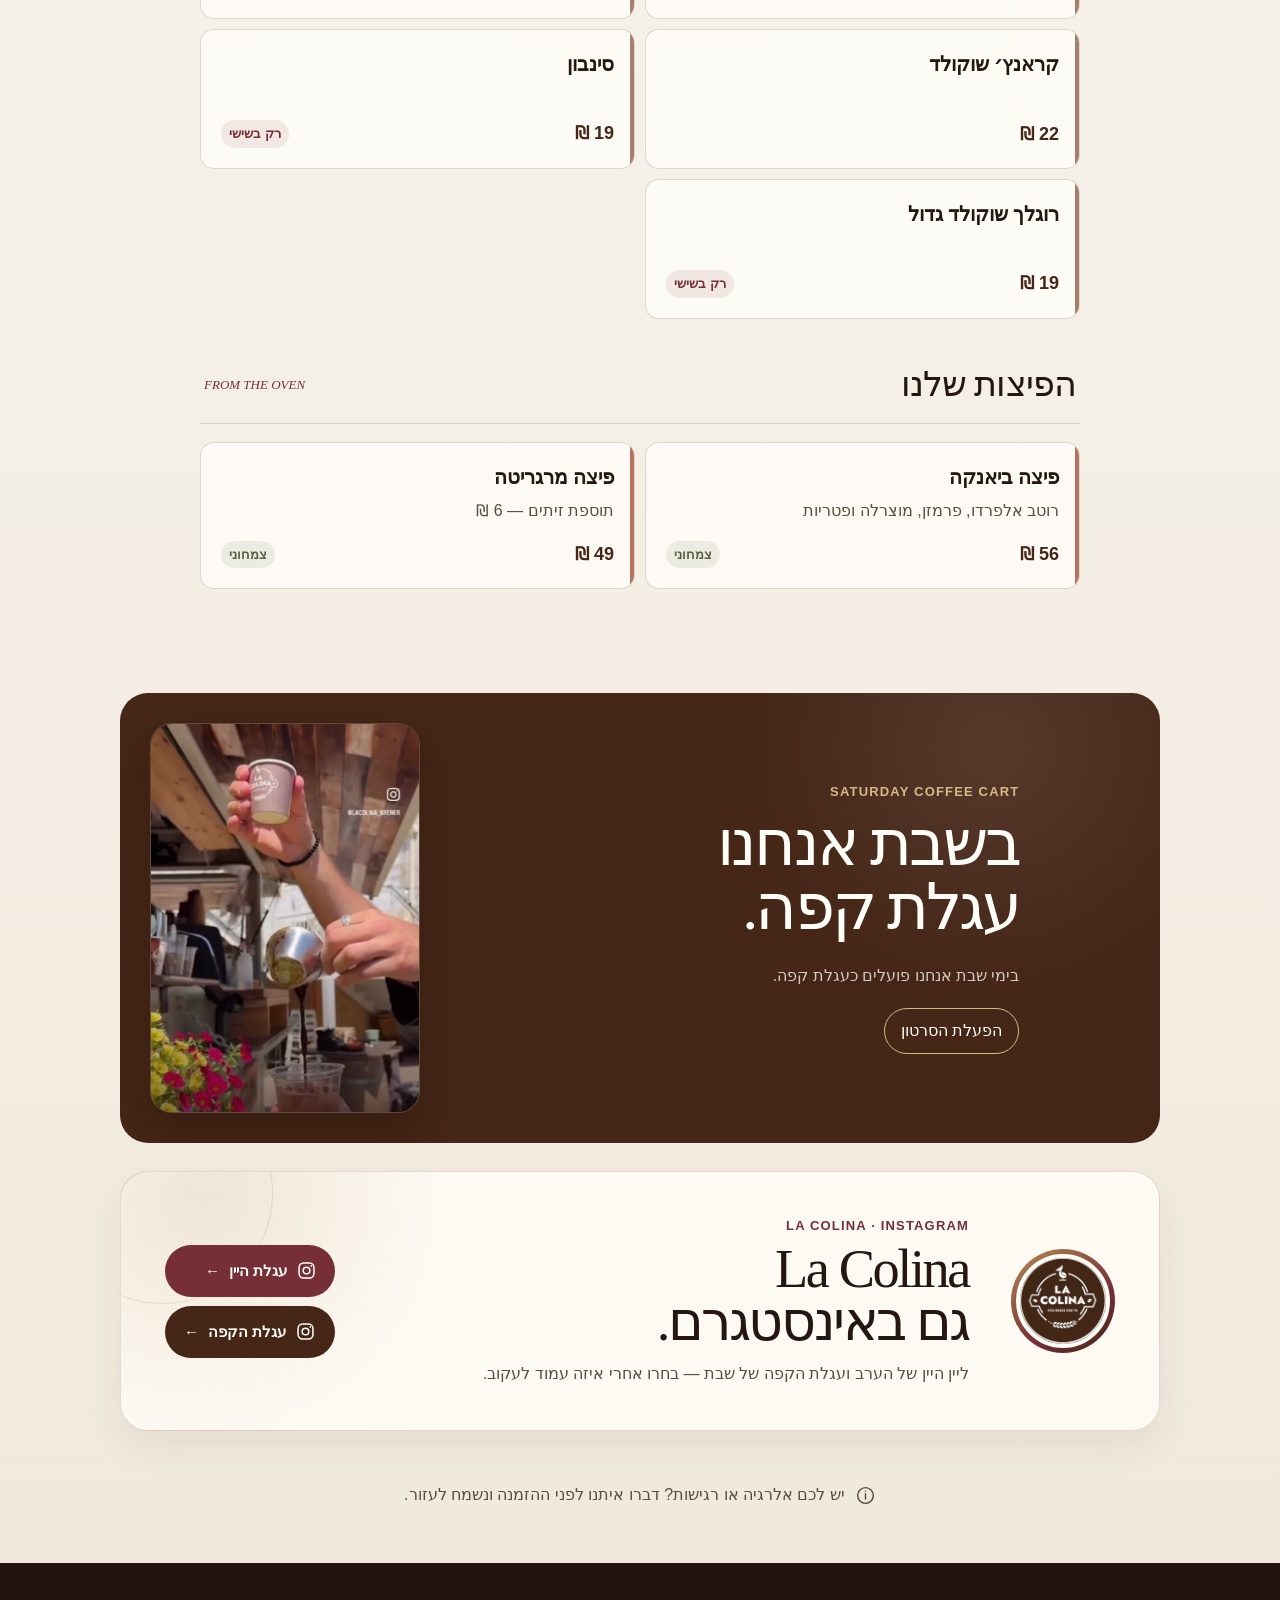
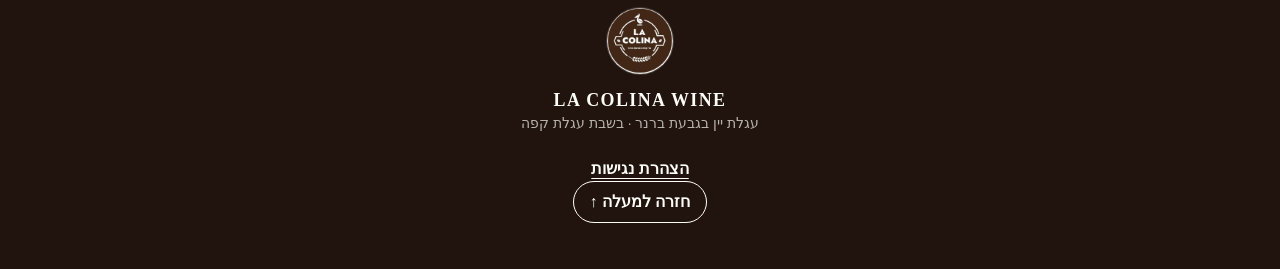
==== commit 27b5df71: "Add accessibility controls and statement" ====
--- a/index.html
+++ b/index.html
@@ -164,8 +164,42 @@
     <footer>
       <img src="la-colina-logo.webp" alt="" width="68" height="68" />
       <p><strong>LA COLINA WINE</strong><br />עגלת יין בגבעת ברנר · בשבת עגלת קפה</p>
+      <a class="accessibility-statement-link" href="accessibility.html">הצהרת נגישות</a>
       <button class="back-to-top" id="backToTop" type="button">חזרה למעלה ↑</button>
     </footer>
+
+    <button
+      class="accessibility-trigger"
+      id="accessibilityTrigger"
+      type="button"
+      aria-label="פתיחת תפריט נגישות"
+      aria-controls="accessibilityPanel"
+      aria-expanded="false"
+    >
+      <svg viewBox="0 0 24 24" aria-hidden="true">
+        <circle cx="12" cy="4.5" r="2.2" />
+        <path d="M4.5 8.5c2.6 1.1 5 1.7 7.5 1.7s4.9-.6 7.5-1.7M12 10.5V21m0-7-4 7m4-7 4 7" />
+      </svg>
+      <span>נגישות</span>
+    </button>
+
+    <aside class="accessibility-panel" id="accessibilityPanel" role="dialog" aria-labelledby="accessibilityTitle" hidden>
+      <div class="accessibility-panel-header">
+        <h2 id="accessibilityTitle">התאמות נגישות</h2>
+        <button class="accessibility-close" id="accessibilityClose" type="button" aria-label="סגירת תפריט נגישות">×</button>
+      </div>
+      <div class="accessibility-controls">
+        <button type="button" data-accessibility-action="font-up">הגדלת טקסט</button>
+        <button type="button" data-accessibility-action="font-down">הקטנת טקסט</button>
+        <button type="button" data-accessibility-action="contrast" aria-pressed="false">ניגודיות גבוהה</button>
+        <button type="button" data-accessibility-action="links" aria-pressed="false">הדגשת קישורים</button>
+        <button type="button" data-accessibility-action="readable" aria-pressed="false">גופן קריא</button>
+        <button type="button" data-accessibility-action="motion" aria-pressed="false">עצירת אנימציות</button>
+        <button class="accessibility-reset" type="button" data-accessibility-action="reset">איפוס התאמות</button>
+      </div>
+      <a class="accessibility-panel-statement" href="accessibility.html">לקריאת הצהרת הנגישות</a>
+      <p class="sr-only" id="accessibilityAnnouncement" aria-live="polite"></p>
+    </aside>
 
     <div class="toast" id="toast" role="status" aria-live="polite"></div>
   </body>
--- a/styles.css
+++ b/styles.css
@@ -1092,3 +1092,113 @@
   }
 
 }
+
+/* Accessibility controls */
+.sr-only {
+  position: absolute !important;
+  width: 1px !important;
+  height: 1px !important;
+  padding: 0 !important;
+  margin: -1px !important;
+  overflow: hidden !important;
+  clip: rect(0, 0, 0, 0) !important;
+  white-space: nowrap !important;
+  border: 0 !important;
+}
+
+.accessibility-trigger {
+  position: fixed;
+  left: max(16px, env(safe-area-inset-left));
+  bottom: max(16px, env(safe-area-inset-bottom));
+  z-index: 90;
+  display: inline-flex;
+  align-items: center;
+  gap: 8px;
+  min-height: 48px;
+  padding: 10px 15px;
+  border: 2px solid #fffdf8;
+  border-radius: 999px;
+  background: #572532;
+  color: #fffdf8;
+  box-shadow: 0 8px 26px rgba(35, 19, 25, 0.3);
+  font: 700 1rem/1 var(--sans);
+  cursor: pointer;
+}
+
+.accessibility-trigger svg {
+  width: 24px;
+  height: 24px;
+  fill: none;
+  stroke: currentColor;
+  stroke-width: 1.8;
+  stroke-linecap: round;
+  stroke-linejoin: round;
+}
+
+.accessibility-panel {
+  position: fixed;
+  left: max(16px, env(safe-area-inset-left));
+  bottom: calc(max(16px, env(safe-area-inset-bottom)) + 62px);
+  z-index: 95;
+  width: min(360px, calc(100vw - 32px));
+  max-height: min(620px, calc(100vh - 110px));
+  overflow-y: auto;
+  padding: 18px;
+  border: 2px solid #572532;
+  border-radius: 20px;
+  background: #fffdf8;
+  color: #271a15;
+  box-shadow: 0 18px 54px rgba(35, 19, 25, 0.28);
+}
+
+.accessibility-panel[hidden] { display: none; }
+.accessibility-panel-header { display: flex; align-items: center; justify-content: space-between; gap: 16px; margin-bottom: 14px; }
+.accessibility-panel h2 { margin: 0; font: 700 1.35rem/1.3 var(--sans); }
+.accessibility-close { width: 44px; height: 44px; border: 1px solid #cdbfb1; border-radius: 50%; background: #f5f0e7; color: #271a15; font-size: 1.8rem; line-height: 1; cursor: pointer; }
+.accessibility-controls { display: grid; grid-template-columns: 1fr 1fr; gap: 9px; }
+.accessibility-controls button {
+  min-height: 48px;
+  padding: 10px;
+  border: 1px solid #cdbfb1;
+  border-radius: 11px;
+  background: #f5f0e7;
+  color: #271a15;
+  font: 700 0.95rem/1.35 var(--sans);
+  cursor: pointer;
+}
+.accessibility-controls button[aria-pressed="true"] { border-color: #572532; background: #572532; color: white; }
+.accessibility-controls .accessibility-reset { grid-column: 1 / -1; background: #fffdf8; }
+.accessibility-panel-statement { display: block; margin-top: 14px; padding-top: 14px; border-top: 1px solid #ded3c6; color: #572532; font-weight: 700; text-align: center; }
+.accessibility-statement-link { color: #fffdf8; font-weight: 700; text-underline-offset: 4px; }
+
+html.a11y-links a { text-decoration: underline !important; text-decoration-thickness: 3px !important; text-underline-offset: 4px !important; }
+html.a11y-readable, html.a11y-readable * { font-family: Arial, "Noto Sans Hebrew", sans-serif !important; letter-spacing: normal !important; }
+html.a11y-no-motion { scroll-behavior: auto !important; }
+html.a11y-no-motion *, html.a11y-no-motion *::before, html.a11y-no-motion *::after { animation: none !important; transition: none !important; scroll-behavior: auto !important; }
+
+html.a11y-high-contrast body,
+html.a11y-high-contrast .menu-shell,
+html.a11y-high-contrast .menu-navigation,
+html.a11y-high-contrast .menu-card,
+html.a11y-high-contrast .price-option,
+html.a11y-high-contrast .accessibility-panel {
+  background: #000 !important;
+  color: #fff !important;
+}
+html.a11y-high-contrast .menu-card,
+html.a11y-high-contrast .price-option,
+html.a11y-high-contrast .accessibility-panel,
+html.a11y-high-contrast .accessibility-controls button {
+  border-color: #fff !important;
+}
+html.a11y-high-contrast .description,
+html.a11y-high-contrast .section-heading span,
+html.a11y-high-contrast .price-option small { color: #fff !important; }
+html.a11y-high-contrast a { color: #ffea00 !important; }
+html.a11y-high-contrast button { outline-color: #ffea00; }
+
+@media (max-width: 520px) {
+  .accessibility-trigger span { display: none; }
+  .accessibility-trigger { width: 52px; height: 52px; justify-content: center; padding: 0; }
+  .accessibility-panel { bottom: calc(max(16px, env(safe-area-inset-bottom)) + 66px); }
+}
